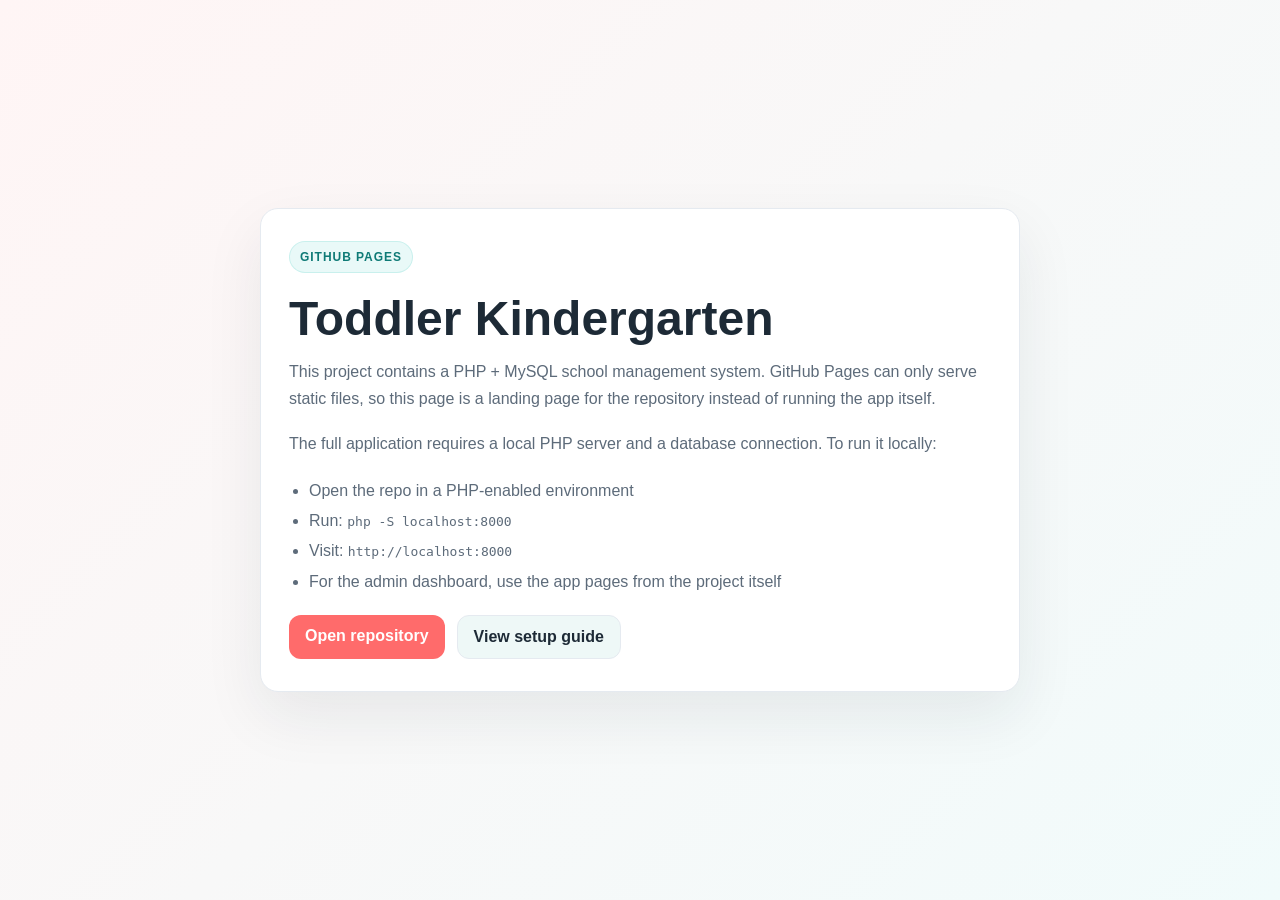
==== index.html @ 18f51946 "Add static GitHub Pages entry pages for the PHP kindergarten app, with clear guidance that Pages can" ====
<!doctype html>
<html lang="en">
<head>
  <meta charset="utf-8">
  <meta name="viewport" content="width=device-width, initial-scale=1">
  <title>Toddler Kindergarten</title>
  <style>
    :root {
      --bg: #f7f9fc;
      --panel: #ffffff;
      --primary: #ff6b6b;
      --secondary: #4ecdc4;
      --text: #1d2a36;
      --muted: #5d6b7a;
      --border: #e5eaf0;
    }
    * { box-sizing: border-box; }
    body {
      margin: 0;
      font-family: Arial, Helvetica, sans-serif;
      background: linear-gradient(135deg, #fff5f5, #f1fbfb);
      color: var(--text);
      min-height: 100vh;
      display: grid;
      place-items: center;
    }
    .card {
      max-width: 760px;
      width: min(92vw, 760px);
      background: var(--panel);
      border: 1px solid var(--border);
      border-radius: 18px;
      box-shadow: 0 24px 60px rgba(29, 42, 54, 0.08);
      padding: 32px 28px;
    }
    .badge {
      display: inline-block;
      background: rgba(78, 205, 196, 0.12);
      color: #0e7a76;
      border: 1px solid rgba(78, 205, 196, 0.2);
      font-size: 12px;
      letter-spacing: 0.08em;
      text-transform: uppercase;
      padding: 8px 10px;
      border-radius: 999px;
      font-weight: 700;
    }
    h1 {
      font-size: clamp(2rem, 5vw, 3rem);
      margin: 18px 0 12px;
    }
    p {
      color: var(--muted);
      line-height: 1.7;
      margin: 0 0 18px;
    }
    .actions {
      display: flex;
      flex-wrap: wrap;
      gap: 12px;
      margin-top: 18px;
    }
    .btn {
      display: inline-block;
      text-decoration: none;
      border-radius: 12px;
      padding: 12px 16px;
      font-weight: 700;
      transition: transform 0.15s ease;
    }
    .btn:hover { transform: translateY(-1px); }
    .btn-primary {
      background: var(--primary);
      color: white;
    }
    .btn-secondary {
      background: #eef8f7;
      color: var(--text);
      border: 1px solid var(--border);
    }
    ul {
      margin: 14px 0 0;
      padding-left: 20px;
      color: var(--muted);
      line-height: 1.9;
    }
  </style>
</head>
<body>
  <main class="card">
    <div class="badge">GitHub Pages</div>
    <h1>Toddler Kindergarten</h1>
    <p>
      This project contains a PHP + MySQL school management system. GitHub Pages can only serve
      static files, so this page is a landing page for the repository instead of running the app itself.
    </p>
    <p>
      The full application requires a local PHP server and a database connection. To run it locally:
    </p>
    <ul>
      <li>Open the repo in a PHP-enabled environment</li>
      <li>Run: <code>php -S localhost:8000</code></li>
      <li>Visit: <code>http://localhost:8000</code></li>
      <li>For the admin dashboard, use the app pages from the project itself</li>
    </ul>
    <div class="actions">
      <a class="btn btn-primary" href="https://github.com/shaficmugisha433/toddler-kindergarten">Open repository</a>
      <a class="btn btn-secondary" href="https://github.com/shaficmugisha433/toddler-kindergarten/blob/main/README.md">View setup guide</a>
    </div>
  </main>
</body>
</html>
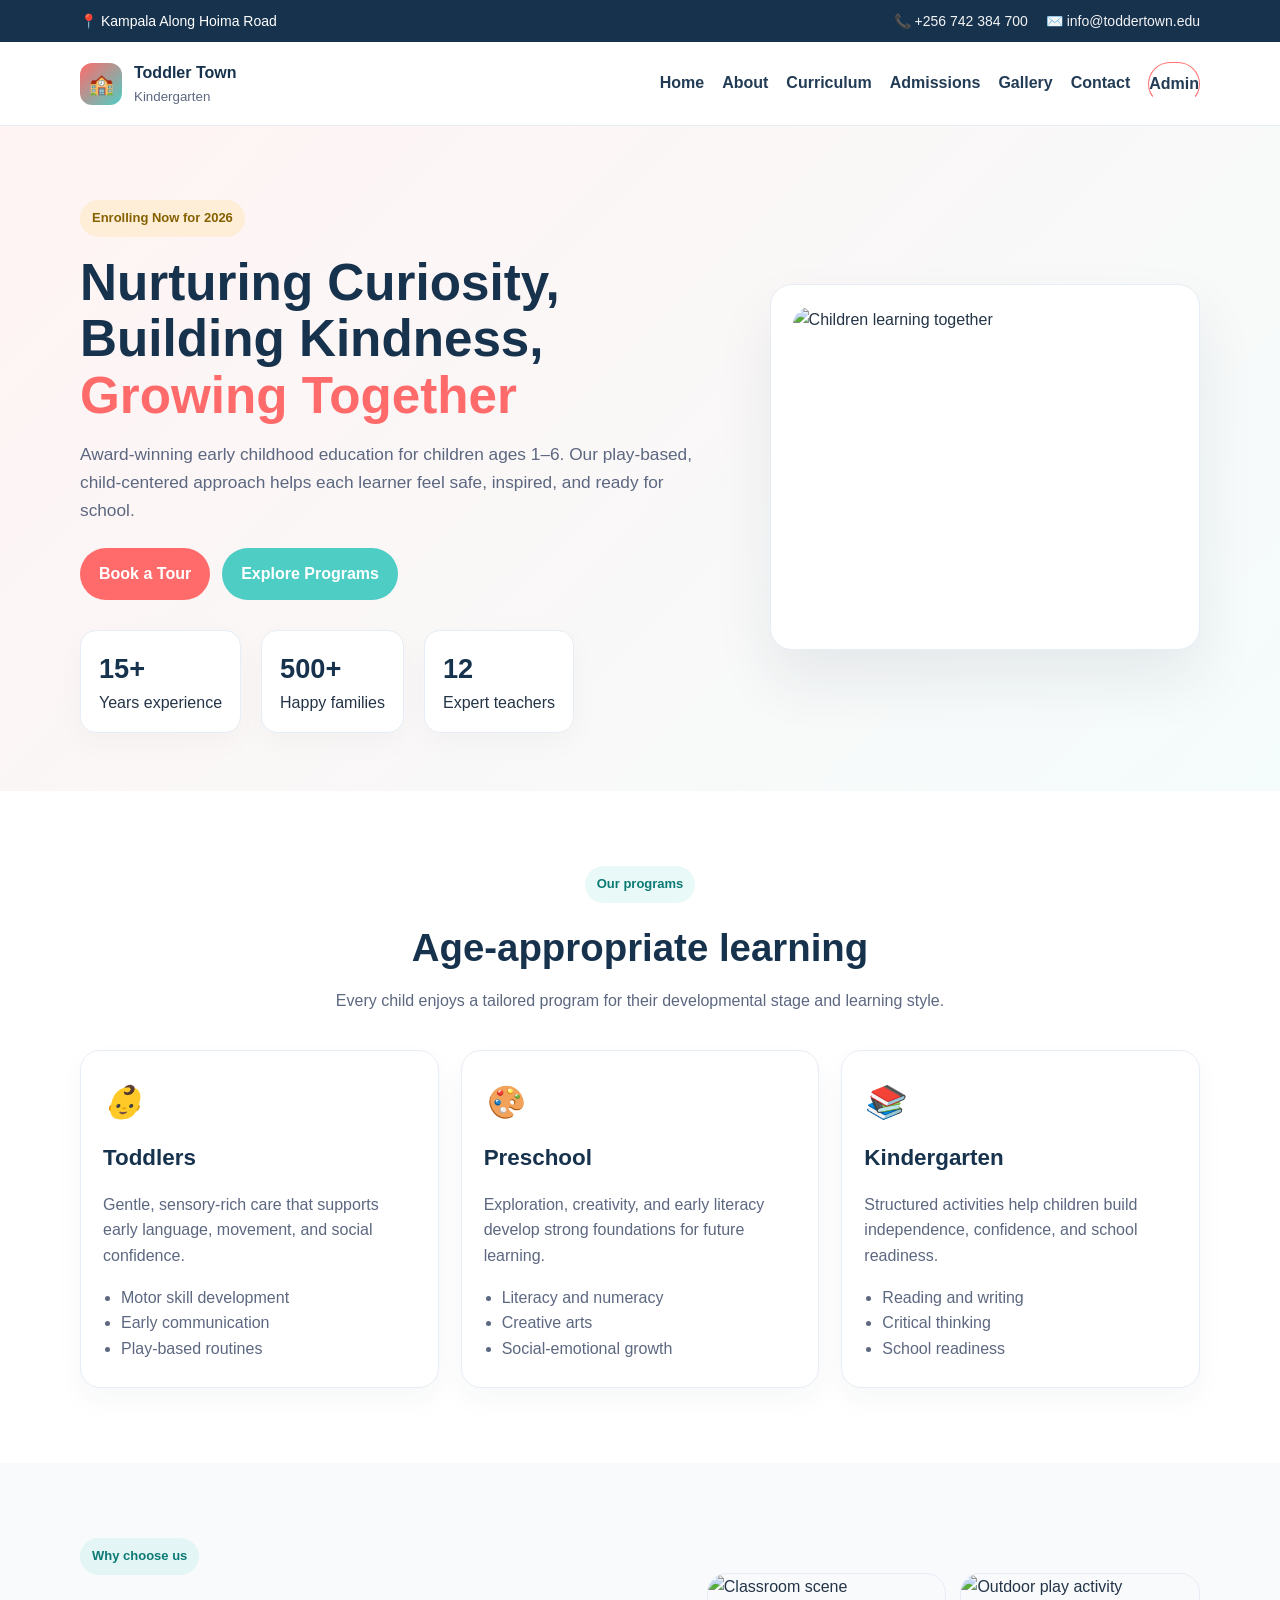
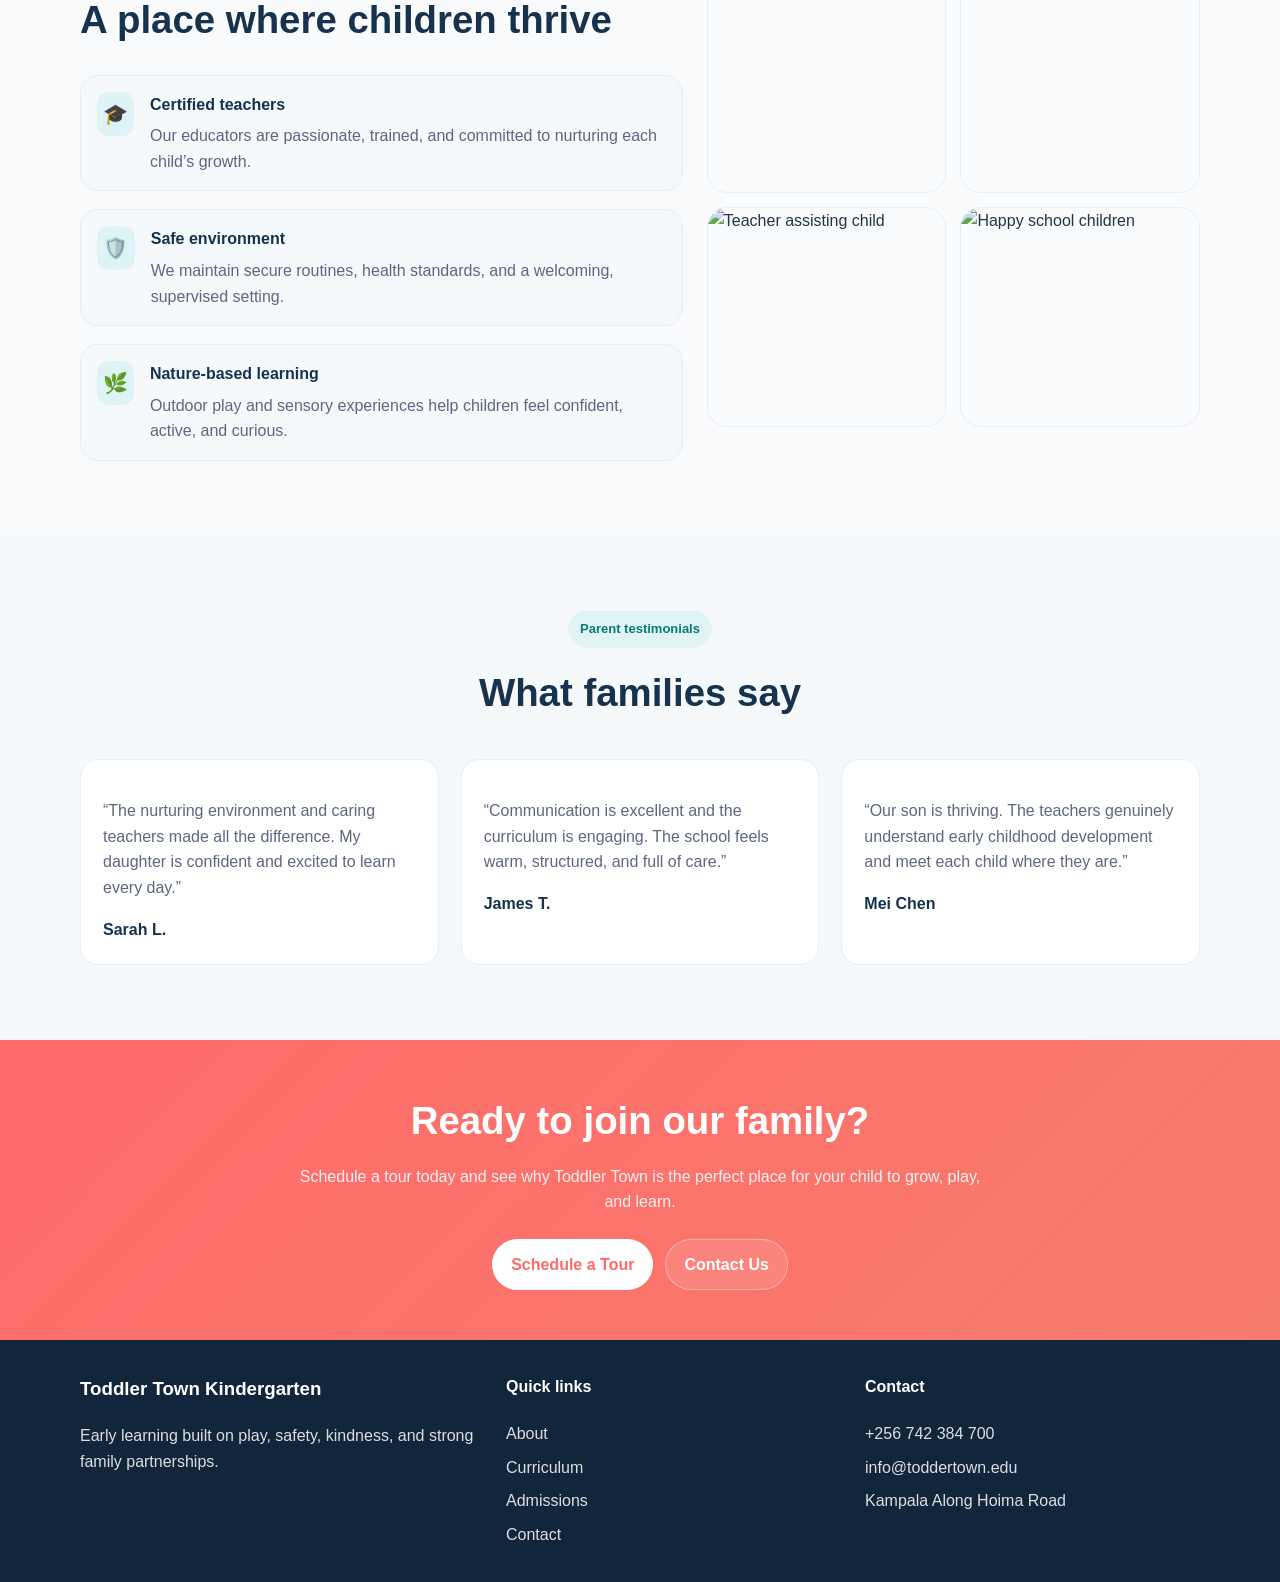
==== commit 19352880: "Convert the kindergarten project to a static Pages-friendly site with HTML landing, about, admission" ====
--- a/index.html
+++ b/index.html
@@ -3,110 +3,346 @@
 <head>
   <meta charset="utf-8">
   <meta name="viewport" content="width=device-width, initial-scale=1">
-  <title>Toddler Kindergarten</title>
+  <title>Toddler Town Kindergarten</title>
+  <meta name="description" content="Toddler Town Kindergarten — a modern, static landing page for a preschool and kindergarten school.">
   <style>
     :root {
-      --bg: #f7f9fc;
-      --panel: #ffffff;
       --primary: #ff6b6b;
       --secondary: #4ecdc4;
-      --text: #1d2a36;
-      --muted: #5d6b7a;
-      --border: #e5eaf0;
+      --dark: #17324d;
+      --text: #243447;
+      --muted: #5c6780;
+      --light: #f6f9fc;
+      --line: #e7edf5;
+      --gold: #ffd166;
     }
     * { box-sizing: border-box; }
     body {
       margin: 0;
       font-family: Arial, Helvetica, sans-serif;
-      background: linear-gradient(135deg, #fff5f5, #f1fbfb);
       color: var(--text);
-      min-height: 100vh;
-      display: grid;
-      place-items: center;
-    }
+      background: #fff;
+      line-height: 1.6;
+    }
+    a { text-decoration: none; color: inherit; }
+    img { max-width: 100%; display: block; }
+    .container { width: min(1120px, 92vw); margin: 0 auto; }
+    .topbar {
+      background: var(--dark); color: #fff; padding: 10px 0; font-size: 14px;
+    }
+    .topbar-inner {
+      display: flex; justify-content: space-between; align-items: center; gap: 18px; flex-wrap: wrap;
+    }
+    .top-links, .nav-links {
+      display: flex; align-items: center; gap: 18px; flex-wrap: wrap;
+    }
+    .top-links a, .nav-links a { color: #fff; opacity: 0.95; }
+    .nav {
+      background: rgba(255,255,255,0.95); position: sticky; top: 0; z-index: 10; border-bottom: 1px solid var(--line);
+    }
+    .nav-inner {
+      display: flex; align-items: center; justify-content: space-between; padding: 18px 0; gap: 18px;
+    }
+    .brand {
+      display: flex; align-items: center; gap: 12px; font-weight: 700; color: var(--dark);
+    }
+    .brand-mark {
+      width: 42px; height: 42px; display: grid; place-items: center; border-radius: 12px;
+      background: linear-gradient(135deg, var(--primary), var(--secondary)); color: white; font-size: 20px;
+    }
+    .brand small { display: block; color: var(--muted); font-weight: 500; }
+    .nav-links a {
+      color: var(--dark); font-weight: 600; padding: 8px 0; border-bottom: 2px solid transparent;
+    }
+    .nav-links a:hover { border-color: var(--primary); }
+    .btn {
+      display: inline-block; padding: 12px 18px; border-radius: 999px; font-weight: 700; border: 1px solid transparent;
+      transition: 0.2s ease;
+    }
+    .btn-primary { background: var(--primary); color: #fff; }
+    .btn-secondary { background: var(--secondary); color: #fff; }
+    .btn-outline { border-color: var(--primary); color: var(--primary); background: #fff; }
+    .hero {
+      background: linear-gradient(135deg, rgba(255,107,107,0.08), rgba(78,205,196,0.06));
+      padding: 74px 0 58px;
+    }
+    .hero-grid {
+      display: grid; grid-template-columns: 1.2fr 0.8fr; gap: 44px; align-items: center;
+    }
+    .hero-badge {
+      display: inline-flex; background: rgba(255,209,102,0.2); color: #856100; border-radius: 999px; padding: 8px 12px; font-weight: 700; font-size: 13px;
+    }
+    h1 {
+      font-size: clamp(2.5rem, 4vw, 4rem); line-height: 1.1; margin: 18px 0 16px; color: var(--dark);
+    }
+    .highlight { color: var(--primary); }
+    .lead {
+      color: var(--muted); font-size: 1.08rem; max-width: 620px;
+    }
+    .hero-actions { display: flex; gap: 12px; flex-wrap: wrap; margin: 24px 0 30px; }
+    .stats {
+      display: flex; gap: 20px; flex-wrap: wrap;
+    }
+    .stat {
+      min-width: 120px; background: #fff; border: 1px solid var(--line); border-radius: 16px; padding: 16px 18px; box-shadow: 0 10px 30px rgba(0,0,0,0.03);
+    }
+    .stat strong { font-size: 1.7rem; display: block; color: var(--dark); }
+    .hero-card {
+      background: #fff; border: 1px solid var(--line); border-radius: 22px; padding: 22px; box-shadow: 0 30px 60px rgba(25,44,66,0.08);
+    }
+    .hero-card img {
+      width: 100%; height: 320px; object-fit: cover; border-radius: 18px;
+    }
+    .section { padding: 75px 0; }
+    .section-header { text-align: center; margin-bottom: 36px; }
+    .section-header span {
+      display: inline-block; background: rgba(78,205,196,0.12); color: #0c7a74; border-radius: 999px; padding: 8px 12px; font-size: 13px; font-weight: 700; margin-bottom: 14px;
+    }
+    h2 { font-size: clamp(2rem, 3vw, 2.8rem); color: var(--dark); margin: 0 0 10px; }
+    .section-header p { color: var(--muted); max-width: 680px; margin: 0 auto; }
+    .cards { display: grid; grid-template-columns: repeat(3, minmax(0, 1fr)); gap: 22px; }
     .card {
-      max-width: 760px;
-      width: min(92vw, 760px);
-      background: var(--panel);
-      border: 1px solid var(--border);
-      border-radius: 18px;
-      box-shadow: 0 24px 60px rgba(29, 42, 54, 0.08);
-      padding: 32px 28px;
-    }
-    .badge {
-      display: inline-block;
-      background: rgba(78, 205, 196, 0.12);
-      color: #0e7a76;
-      border: 1px solid rgba(78, 205, 196, 0.2);
-      font-size: 12px;
-      letter-spacing: 0.08em;
-      text-transform: uppercase;
-      padding: 8px 10px;
-      border-radius: 999px;
-      font-weight: 700;
-    }
-    h1 {
-      font-size: clamp(2rem, 5vw, 3rem);
-      margin: 18px 0 12px;
-    }
-    p {
-      color: var(--muted);
-      line-height: 1.7;
-      margin: 0 0 18px;
-    }
-    .actions {
-      display: flex;
-      flex-wrap: wrap;
-      gap: 12px;
-      margin-top: 18px;
-    }
-    .btn {
-      display: inline-block;
-      text-decoration: none;
-      border-radius: 12px;
-      padding: 12px 16px;
-      font-weight: 700;
-      transition: transform 0.15s ease;
-    }
-    .btn:hover { transform: translateY(-1px); }
-    .btn-primary {
-      background: var(--primary);
-      color: white;
-    }
-    .btn-secondary {
-      background: #eef8f7;
-      color: var(--text);
-      border: 1px solid var(--border);
-    }
-    ul {
-      margin: 14px 0 0;
-      padding-left: 20px;
-      color: var(--muted);
-      line-height: 1.9;
+      background: #fff; border: 1px solid var(--line); border-radius: 20px; padding: 26px 22px; box-shadow: 0 12px 28px rgba(29,42,54,0.04);
+    }
+    .card i { font-size: 2rem; color: var(--primary); display: inline-block; margin-bottom: 12px; }
+    .card h3 { margin: 0 0 8px; font-size: 1.4rem; color: var(--dark); }
+    .card p, .card li { color: var(--muted); }
+    .card ul { margin: 12px 0 0; padding-left: 18px; }
+    .split { display: grid; grid-template-columns: 1.1fr 0.9fr; gap: 24px; align-items: center; }
+    .feature-list { display: grid; gap: 18px; }
+    .feature-item {
+      display: flex; gap: 16px; align-items: flex-start; padding: 16px; background: var(--light); border: 1px solid var(--line); border-radius: 18px;
+    }
+    .feature-item .icon {
+      width: 44px; height: 44px; border-radius: 12px; display: grid; place-items: center; background: rgba(78,205,196,0.14); color: #0d7a75; font-size: 20px;
+    }
+    .feature-item h4 { margin: 0 0 6px; color: var(--dark); }
+    .feature-item p { margin: 0; color: var(--muted); }
+    .photo-grid {
+      display: grid; grid-template-columns: repeat(2, minmax(0, 1fr)); gap: 14px;
+    }
+    .photo-grid img {
+      height: 220px; object-fit: cover; border-radius: 20px; border: 1px solid var(--line);
+    }
+    .testimonials { background: var(--light); }
+    .quote { background: #fff; border: 1px solid var(--line); border-radius: 18px; padding: 22px; }
+    .quote p { color: var(--muted); }
+    .quote strong { display: block; margin-top: 14px; color: var(--dark); }
+    .cta {
+      background: linear-gradient(135deg, var(--primary), #f77b6d); color: #fff; padding: 50px 0; text-align: center;
+    }
+    .cta h2 { color: white; margin-bottom: 12px; }
+    .cta p { color: rgba(255,255,255,0.9); margin: 0 auto 22px; max-width: 700px; }
+    footer {
+      background: #12263b; color: rgba(255,255,255,0.85); padding: 34px 0;
+    }
+    .footer-grid {
+      display: grid; grid-template-columns: 1.2fr 1fr 1fr; gap: 24px;
+    }
+    .mini-nav { display: grid; gap: 8px; }
+    @media (max-width: 900px) {
+      .hero-grid, .split, .cards, .footer-grid { grid-template-columns: 1fr; }
+      .nav-inner { flex-direction: column; align-items: flex-start; }
+      .nav-links { width: 100%; justify-content: flex-start; }
     }
   </style>
 </head>
 <body>
-  <main class="card">
-    <div class="badge">GitHub Pages</div>
-    <h1>Toddler Kindergarten</h1>
-    <p>
-      This project contains a PHP + MySQL school management system. GitHub Pages can only serve
-      static files, so this page is a landing page for the repository instead of running the app itself.
-    </p>
-    <p>
-      The full application requires a local PHP server and a database connection. To run it locally:
-    </p>
-    <ul>
-      <li>Open the repo in a PHP-enabled environment</li>
-      <li>Run: <code>php -S localhost:8000</code></li>
-      <li>Visit: <code>http://localhost:8000</code></li>
-      <li>For the admin dashboard, use the app pages from the project itself</li>
-    </ul>
-    <div class="actions">
-      <a class="btn btn-primary" href="https://github.com/shaficmugisha433/toddler-kindergarten">Open repository</a>
-      <a class="btn btn-secondary" href="https://github.com/shaficmugisha433/toddler-kindergarten/blob/main/README.md">View setup guide</a>
+  <div class="topbar">
+    <div class="container topbar-inner">
+      <div>📍 Kampala Along Hoima Road</div>
+      <div class="top-links">
+        <a href="tel:+256742384700">📞 +256 742 384 700</a>
+        <a href="mailto:info@toddertown.edu">✉️ info@toddertown.edu</a>
+      </div>
     </div>
+  </div>
+
+  <nav class="nav">
+    <div class="container nav-inner">
+      <a href="index.html" class="brand">
+        <span class="brand-mark">🏫</span>
+        <span>
+          Toddler Town
+          <small>Kindergarten</small>
+        </span>
+      </a>
+      <div class="nav-links">
+        <a href="index.html">Home</a>
+        <a href="about.html">About</a>
+        <a href="curriculum.html">Curriculum</a>
+        <a href="admission.html">Admissions</a>
+        <a href="gallery.html">Gallery</a>
+        <a href="contact.html">Contact</a>
+        <a href="admin.html" class="btn btn-outline">Admin</a>
+      </div>
+    </div>
+  </nav>
+
+  <header class="hero">
+    <div class="container hero-grid">
+      <div>
+        <span class="hero-badge">Enrolling Now for 2026</span>
+        <h1>Nurturing Curiosity,<br>Building Kindness,<br><span class="highlight">Growing Together</span></h1>
+        <p class="lead">Award-winning early childhood education for children ages 1–6. Our play-based, child-centered approach helps each learner feel safe, inspired, and ready for school.</p>
+        <div class="hero-actions">
+          <a href="admission.html" class="btn btn-primary">Book a Tour</a>
+          <a href="curriculum.html" class="btn btn-secondary">Explore Programs</a>
+        </div>
+        <div class="stats">
+          <div class="stat"><strong>15+</strong><span>Years experience</span></div>
+          <div class="stat"><strong>500+</strong><span>Happy families</span></div>
+          <div class="stat"><strong>12</strong><span>Expert teachers</span></div>
+        </div>
+      </div>
+      <div class="hero-card">
+        <img src="https://images.unsplash.com/photo-1503454537195-1dcabb73ffb9?auto=format&fit=crop&w=900&q=80" alt="Children learning together">
+      </div>
+    </div>
+  </header>
+
+  <main>
+    <section class="section">
+      <div class="container">
+        <div class="section-header">
+          <span>Our programs</span>
+          <h2>Age-appropriate learning</h2>
+          <p>Every child enjoys a tailored program for their developmental stage and learning style.</p>
+        </div>
+        <div class="cards">
+          <article class="card">
+            <i>👶</i>
+            <h3>Toddlers</h3>
+            <p>Gentle, sensory-rich care that supports early language, movement, and social confidence.</p>
+            <ul>
+              <li>Motor skill development</li>
+              <li>Early communication</li>
+              <li>Play-based routines</li>
+            </ul>
+          </article>
+          <article class="card">
+            <i>🎨</i>
+            <h3>Preschool</h3>
+            <p>Exploration, creativity, and early literacy develop strong foundations for future learning.</p>
+            <ul>
+              <li>Literacy and numeracy</li>
+              <li>Creative arts</li>
+              <li>Social-emotional growth</li>
+            </ul>
+          </article>
+          <article class="card">
+            <i>📚</i>
+            <h3>Kindergarten</h3>
+            <p>Structured activities help children build independence, confidence, and school readiness.</p>
+            <ul>
+              <li>Reading and writing</li>
+              <li>Critical thinking</li>
+              <li>School readiness</li>
+            </ul>
+          </article>
+        </div>
+      </div>
+    </section>
+
+    <section class="section" style="background:#f8fafc;">
+      <div class="container split">
+        <div>
+          <div class="section-header" style="text-align:left; margin-bottom:24px;">
+            <span>Why choose us</span>
+            <h2>A place where children thrive</h2>
+          </div>
+          <div class="feature-list">
+            <div class="feature-item">
+              <div class="icon">🎓</div>
+              <div>
+                <h4>Certified teachers</h4>
+                <p>Our educators are passionate, trained, and committed to nurturing each child’s growth.</p>
+              </div>
+            </div>
+            <div class="feature-item">
+              <div class="icon">🛡️</div>
+              <div>
+                <h4>Safe environment</h4>
+                <p>We maintain secure routines, health standards, and a welcoming, supervised setting.</p>
+              </div>
+            </div>
+            <div class="feature-item">
+              <div class="icon">🌿</div>
+              <div>
+                <h4>Nature-based learning</h4>
+                <p>Outdoor play and sensory experiences help children feel confident, active, and curious.</p>
+              </div>
+            </div>
+          </div>
+        </div>
+        <div class="photo-grid">
+          <img src="https://images.unsplash.com/photo-1516627145497-ae6968895b74?auto=format&fit=crop&w=800&q=80" alt="Classroom scene">
+          <img src="https://images.unsplash.com/photo-1503676260728-1c00da094a0b?auto=format&fit=crop&w=800&q=80" alt="Outdoor play activity">
+          <img src="https://images.unsplash.com/photo-1544717305-2782549b5136?auto=format&fit=crop&w=800&q=80" alt="Teacher assisting child">
+          <img src="https://images.unsplash.com/photo-1503454537195-1dcabb73ffb9?auto=format&fit=crop&w=800&q=80" alt="Happy school children">
+        </div>
+      </div>
+    </section>
+
+    <section class="section testimonials">
+      <div class="container">
+        <div class="section-header">
+          <span>Parent testimonials</span>
+          <h2>What families say</h2>
+        </div>
+        <div class="cards">
+          <div class="quote">
+            <p>“The nurturing environment and caring teachers made all the difference. My daughter is confident and excited to learn every day.”</p>
+            <strong>Sarah L.</strong>
+          </div>
+          <div class="quote">
+            <p>“Communication is excellent and the curriculum is engaging. The school feels warm, structured, and full of care.”</p>
+            <strong>James T.</strong>
+          </div>
+          <div class="quote">
+            <p>“Our son is thriving. The teachers genuinely understand early childhood development and meet each child where they are.”</p>
+            <strong>Mei Chen</strong>
+          </div>
+        </div>
+      </div>
+    </section>
+
+    <section class="cta">
+      <div class="container">
+        <h2>Ready to join our family?</h2>
+        <p>Schedule a tour today and see why Toddler Town is the perfect place for your child to grow, play, and learn.</p>
+        <div class="hero-actions" style="justify-content:center; margin-bottom:0;">
+          <a href="admission.html" class="btn" style="background:#fff; color:var(--primary);">Schedule a Tour</a>
+          <a href="contact.html" class="btn" style="background:rgba(255,255,255,0.12); border:1px solid rgba(255,255,255,0.35); color:#fff;">Contact Us</a>
+        </div>
+      </div>
+    </section>
   </main>
+
+  <footer>
+    <div class="container footer-grid">
+      <div>
+        <h3 style="margin-top:0; color:#fff;">Toddler Town Kindergarten</h3>
+        <p>Early learning built on play, safety, kindness, and strong family partnerships.</p>
+      </div>
+      <div>
+        <h4 style="margin-top:0; color:#fff;">Quick links</h4>
+        <div class="mini-nav">
+          <a href="about.html">About</a>
+          <a href="curriculum.html">Curriculum</a>
+          <a href="admission.html">Admissions</a>
+          <a href="contact.html">Contact</a>
+        </div>
+      </div>
+      <div>
+        <h4 style="margin-top:0; color:#fff;">Contact</h4>
+        <div class="mini-nav">
+          <a href="tel:+256742384700">+256 742 384 700</a>
+          <a href="mailto:info@toddertown.edu">info@toddertown.edu</a>
+          <span>Kampala Along Hoima Road</span>
+        </div>
+      </div>
+    </div>
+  </footer>
 </body>
 </html>
